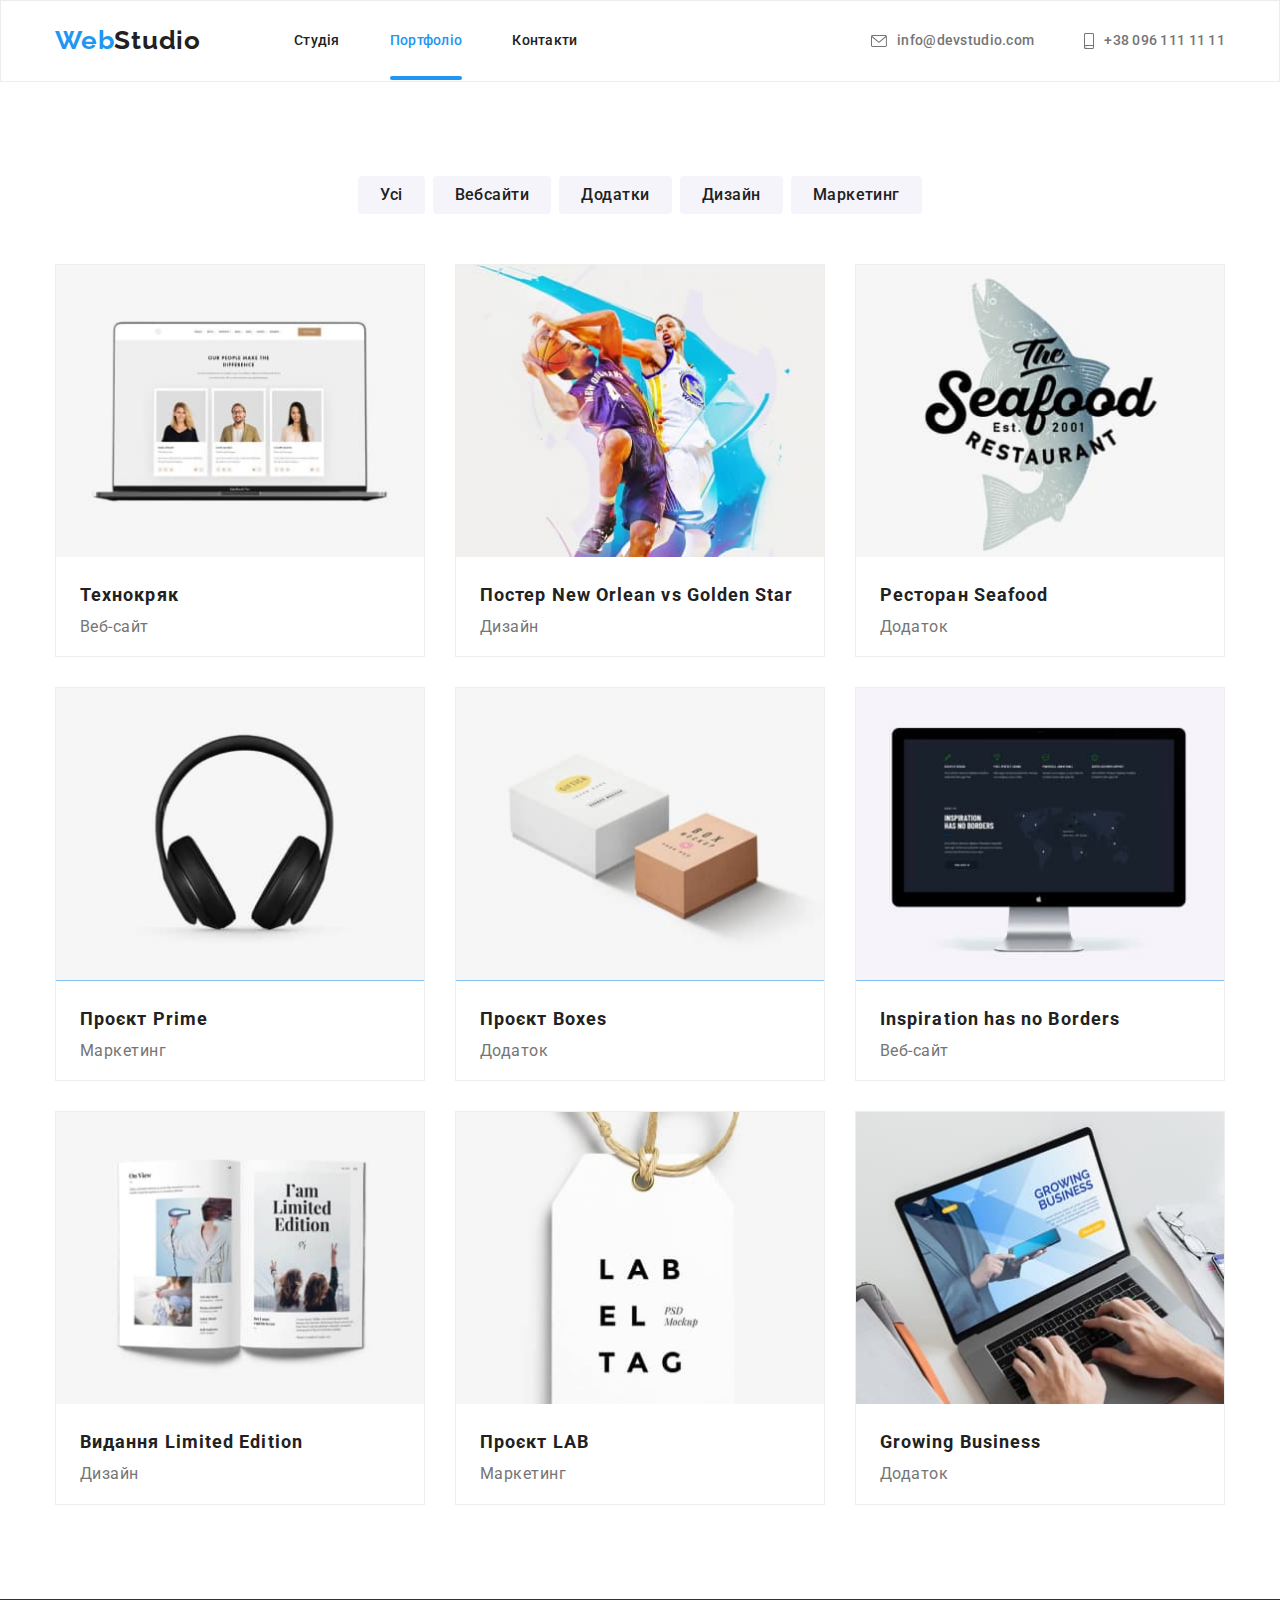
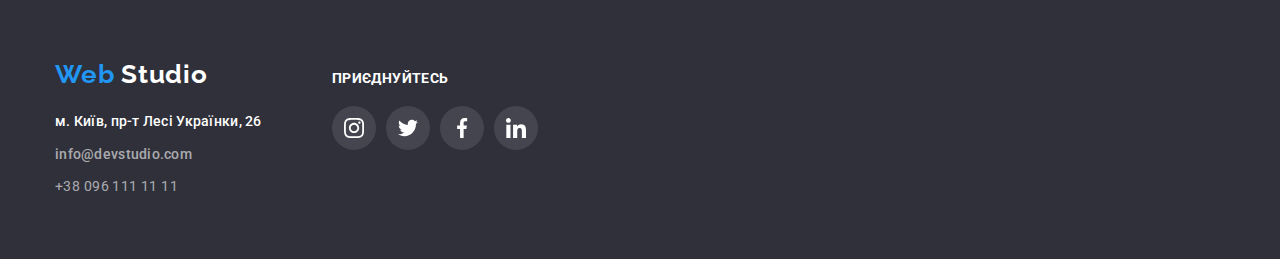
==== portfolio.html @ 797fc7c5 "Клонує файли проекту" ====
<!DOCTYPE html>
<html lang="uk">
  <head>
    <meta charset="UTF-8" />
    <meta http-equiv="X-UA-Compatible" content="IE=edge" />
    <meta name="viewport" content="width=device-width, initial-scale=1.0" />
    <title>Студія</title>
    <link rel="preconnect" href="https://fonts.googleapis.com" />
    <link rel="preconnect" href="https://fonts.gstatic.com" crossorigin />
    <link
      href="https://fonts.googleapis.com/css2?family=Raleway:wght@700&family=Roboto:wght@400;500;700;900&display=swap"
      rel="stylesheet"
    />
    <link
      rel="stylesheet"
      href="https://cdnjs.cloudflare.com/ajax/libs/modern-normalize/1.1.0/modern-normalize.min.css"
    />
    <link rel="stylesheet" href="./css/styles.css" />
  </head>

  <body>
    <!--Шапка сторінки-->
    <header class="header">
      <!--Меню навігації-->
      <div class="container header-container">
        <nav class="header-navigation">
          <a class="logo link" href="./index.html"
            ><span class="logo-accent">Web</span>Studio</a
          >
          <ul class="site-nav list">
            <li>
              <a href="./index.html" class="link">Студія</a>
            </li>
            <li class="site-nav-item">
              <a class="nav-link current link" href="./portfolio.html"
                >Портфоліо</a
              >
            </li>
            <li>
              <a href="Контакти" class="link">Контакти</a>
            </li>
          </ul>
        </nav>
        <!--Контакти-->
        <ul class="contacts list">
          <li class="contacts-item">
            <a href="mailto:info@devstudio.com" class="contacts-item-link link">
              <svg class="contacts-item-icon" width="16" height="12">
                <use href="./images/icons.svg#icon-envelope-hover"></use></svg>info@devstudio.com</a
            >
          </li>
          <li class="contacts-item">
            <a href="tel:+380961111111" class="contacts-item-link link"
              ><svg class="contacts-item-icon" width="10" height="16">
                <use href="./images/icons.svg#icon-smartphone1"></use></svg>+38 096 111 11 11
            </a>
          </li>
        </ul>
      </div>
    </header>

    <!--Фільтр -->
    <main>
      <section class="section">
        <div class="container">
          <ul class="nav-botton list">
            <li>
              <button class="filter-button" type="button">Усі</button>
            </li>
            <li>
              <button class="filter-button" type="button">Вебсайти</button>
            </li>
            <li>
              <button class="filter-button" type="button">Додатки</button>
            </li>
            <li>
              <button class="filter-button" type="button">Дизайн</button>
            </li>
            <li>
              <button class="filter-button" type="button">Маркетинг</button>
            </li>
          </ul>
          <h1 class="section-title visually-hidden">Усі проекти</h1>
          <ul class="projects-all list">
            <li class="project-image">
              <a href="" class="project-link link">
                <div class="project-card">
                  <div class="project-card-img">
                    <img
                      src="./images/img.(jpg).jpg"
                      alt="Фото команди"
                      width="370"
                    />
                    <p class="project-card-overlay">
                      Ресурс пропонує комплексні пропозиції з різним рівнем
                      функціоналу та сервісів. Все це дозволить відвідувачу
                      отримати вичерпні відомості про компанію чи приватну
                      особу.
                    </p>
                  </div>
                  <div class="project-card-text">
                    <h2 class="project-name">Технокряк</h2>
                    <p class="project-type">Веб-сайт</p>
                  </div>
                </div>
              </a>
            </li>

            <li class="project-image">
              <a href="" class="project-link link">
                <div class="project-card">
                  <div class="project-card-img">
                    <img
                      src="./images/img(1).jpg"
                      alt="Гра в баскетбол"
                      width="370"
                    />
                    <p class="project-card-overlay">
                      Ресурс пропонує комплексні пропозиції з різним рівнем
                      функціоналу та сервісів. Все це дозволить відвідувачу
                      отримати вичерпні відомості про компанію чи приватну
                      особу.
                    </p>
                  </div>
                  <div class="project-card-text">
                    <h2 class="project-name">
                      Постер New Orlean vs Golden Star
                    </h2>
                    <p class="project-type">Дизайн</p>
                  </div>
                </div>
              </a>
            </li>

            <li class="project-image">
              <a href="" class="project-link link">
                <div class="project-card">
                  <div class="project-card-img">
                    <img
                      src="./images/img(2).jpg"
                      alt="Лого ресторану"
                      width="370"
                    />
                    <p class="project-card-overlay">
                      Ресурс пропонує комплексні пропозиції з різним рівнем
                      функціоналу та сервісів. Все це дозволить відвідувачу
                      отримати вичерпні відомості про компанію чи приватну
                      особу.
                    </p>
                  </div>
                  <div class="project-card-text">
                    <h2 class="project-name">Ресторан Seafood</h2>
                    <p class="project-type">Додаток</p>
                  </div>
                </div>
              </a>
            </li>

            <li class="project-image">
              <a href="" class="project-link link">
                <div class="project-card">
                  <div class="project-card-img">
                    <img
                      src="./images/img(3).jpg"
                      alt="Навушники"
                      width="370"
                    />
                    <p class="project-card-overlay">
                      Ресурс пропонує комплексні пропозиції з різним рівнем
                      функціоналу та сервісів. Все це дозволить відвідувачу
                      отримати вичерпні відомості про компанію чи приватну
                      особу.
                    </p>
                  </div>
                  <div class="project-card-text">
                    <h2 class="project-name">Проєкт Prime</h2>
                    <p class="project-type">Маркетинг</p>
                  </div>
                </div>
              </a>
            </li>

            <li class="project-image">
              <a href="" class="project-link link">
                <div class="project-card">
                  <div class="project-card-img">
                    <img
                      src="./images/img(4).jpg"
                      alt="Дві коробки"
                      width="370"
                    />
                    <p class="project-card-overlay">
                      Ресурс пропонує комплексні пропозиції з різним рівнем
                      функціоналу та сервісів. Все це дозволить відвідувачу
                      отримати вичерпні відомості про компанію чи приватну
                      особу.
                    </p>
                  </div>
                  <div class="project-card-text">
                    <h2 class="project-name">Проєкт Boxes</h2>
                    <p class="project-type">Додаток</p>
                  </div>
                </div>
              </a>
            </li>

            <li class="project-image">
              <a href="" class="project-link link">
                <div class="project-card">
                  <div class="project-card-img">
                    <img
                      src="./images/img(5).jpg"
                      alt="Комп'ютер"
                      width="370"
                    />

                    <p class="project-card-overlay">
                      Ресурс пропонує комплексні пропозиції з різним рівнем
                      функціоналу та сервісів. Все це дозволить відвідувачу
                      отримати вичерпні відомості про компанію чи приватну
                      особу.
                    </p>
                  </div>
                  <div class="project-card-text">
                    <h2 class="project-name">Inspiration has no Borders</h2>
                    <p class="project-type">Веб-сайт</p>
                  </div>
                </div>
              </a>
            </li>

            <li class="project-image">
              <a href="" class="project-link link">
                <div class="project-card">
                  <div class="project-card-img">
                    <img src="./images/img(6).jpg" alt="Книга" width="370" />
                    <p class="project-card-overlay">
                      Ресурс пропонує комплексні пропозиції з різним рівнем
                      функціоналу та сервісів. Все це дозволить відвідувачу
                      отримати вичерпні відомості про компанію чи приватну
                      особу.
                    </p>
                  </div>
                  <div class="project-card-text">
                    <h2 class="project-name">Видання Limited Edition</h2>
                    <p class="project-type">Дизайн</p>
                  </div>
                </div>
              </a>
            </li>

            <li class="project-image">
              <a href="" class="project-link link">
                <div class="project-card">
                  <div class="project-card-img">
                    <img src="./images/img(7).jpg" alt="Етикетка" width="370" />
                    <p class="project-card-overlay">
                      Ресурс пропонує комплексні пропозиції з різним рівнем
                      функціоналу та сервісів. Все це дозволить відвідувачу
                      отримати вичерпні відомості про компанію чи приватну
                      особу.
                    </p>
                  </div>
                  <div class="project-card-text">
                    <h2 class="project-name">Проєкт LAB</h2>
                    <p class="project-type">Маркетинг</p>
                  </div>
                </div>
              </a>
            </li>

            <li class="project-image">
              <a href="" class="project-link link">
                <div class="project-card">
                  <div class="project-card-img">
                    <img
                      src="./images/img(8).jpg"
                      alt="Друкує на клавіатурі"
                      width="370"
                    />
                    <p class="project-card-overlay">
                      Ресурс пропонує комплексні пропозиції з різним рівнем
                      функціоналу та сервісів. Все це дозволить відвідувачу
                      отримати вичерпні відомості про компанію чи приватну
                      особу.
                    </p>
                  </div>
                  <div class="project-card-text">
                    <h2 class="project-name">Growing Business</h2>
                    <p class="project-type">Додаток</p>
                  </div>
                </div>
              </a>
            </li>
          </ul>
        </div>
      </section>
    </main>

    <footer class="footer">
      <div class="footer-wrap">
        <div class="container">
          <div class="footer-address">
            <a class="logo link" href="./index.html"
              ><span class="logo-accent">Web</span>
              <span class="studio">Studio</span></a
            >
            <address style="font-style: normal">
              <ul class="address list">
                <li class="contacts">
                  <a href="" class="link location"
                    >м. Київ, пр-т Лесі Українки, 26
                  </a>
                </li>

                <li class="contacts">
                  <a href="mailto:info@devstudio.com" class="link"
                    >info@devstudio.com</a
                  >
                </li>

                <li>
                  <a href="tel:+380961111111" class="link">+38 096 111 11 11</a>
                </li>
              </ul>
            </address>
          </div>
          <div class="footer-soc-container">
            <div class="footer-action">
              <h2 class="footer-action-text">ПРИЄДНУЙТЕСЬ</h2>
            </div>
            <ul class="footer-soc-list list">
              <li class="footer-soc-item">
                <a href="" class="footer-soc-link link">
                  <svg class="footer-soc-icon" width="20" height="20">
                    <use href="./images/icons.svg#icon-instagram"></use>
                  </svg>
                </a>
              </li>
              <li class="footer-soc-item">
                <a href="" class="footer-soc-link link">
                  <svg class="footer-soc-icon" width="20" height="20">
                    <use href="./images/icons.svg#icon-twitter"></use>
                  </svg>
                </a>
              </li>
              <li class="footer-soc-item">
                <a href="" class="footer-soc-link link">
                  <svg class="footer-soc-icon" width="20" height="20">
                    <use href="./images/icons.svg#icon-facebook-svg"></use>
                  </svg>
                </a>
              </li>
              <li class="footer-soc-item">
                <a href="" class="footer-soc-link link">
                  <svg class="footer-soc-icon" width="20" height="20">
                    <use href="./images/icons.svg#icon-linkedin"></use>
                  </svg>
                </a>
              </li>
            </ul>
          </div>
        </div>
      </div>
    </footer>
  </body>
</html>
---- css/styles.css ----
:root {
  --primary-text-color: #757575;
  --tittle-text-color: #212121;
  --accent-color: #2196f3;
  --white-color: #ffffff;
  --primary-background-color: #f5f5f5;
  --secondary-background-color: #f5f4fa;
  --hero-background-color: #2f303a;
  --clients-icon-color: #afb1b8;
}
/* колір основного тексту  #757575 */
/* другорядний колір тексту #212121  */
/* білий #FFFFFF */
/* білий колір в футері rgba(255, 255, 255, 0.6); */
/* акцент #2196F3 */
/* головний колір фону #F5F5F5; */
/* другорядний колір фону #F5F4FA; #2F303A */
/* колір іконок клієнтів #AFB1B8 */

/* -------GENERAL------- */
body {
  background-color: var(--white-color);
  color: var(--primary-text-color);
  font-family: Roboto, sans-serif;
  font-size: 14px;
}
.section {
  padding-top: 94px;
  padding-bottom: 94px;
}

p,
h1,
h2,
h3,
h4,
h5,
h6 {
  margin: 0;
}
ul,
ol {
  margin: 0;
  padding-left: 0;
}
button {
  cursor: pointer;
}
address {
  font-style: normal;
}
img {
  display: block;
  max-width: 100%;
  height: auto;
}

.list {
  padding: 0;
  margin: 0;
  list-style: none;
}

/* ---------LOGO--------- */
.logo {
  font-family: Raleway, sans-serif;
  font-weight: 700;
  font-size: 26px;
  line-height: 1.2;
  letter-spacing: 0.03em;
  color: var(--tittle-text-color);
  margin-right: 93px;
}
.logo-accent {
  color: var(--accent-color);
}

/* --------CONTAINER-------- */
.container {
  width: 1200px;
  padding-left: 15px;
  padding-right: 15px;
  margin: 0 auto;
}

/* --------PAGE HEADER----------- */

.header {
  padding-top: 24px;
  padding-bottom: 25px;
  border: 1px solid #ececec;
}

.header-container {
  display: flex;
}
/* ---------NAVIGATION------------- */

.link {
  text-decoration: none;
}

.site-nav {
  display: flex;
  gap: 50px;
}
.header-navigation {
  display: flex;
  align-items: center;
}
.contacts.list {
  display: flex;
  align-items: center;
  margin-left: auto;
  gap: 50px;
}

.contacts-item-link {
  display: flex;
  align-items: center;
  justify-content: center;
  transition-property: fill;
}
.contacts-item-icon {
  margin-right: 10px;
  fill: var(--primary-text-color);
  transition-property: fill;
  transition-duration: 250ms;
  transition-timing-function: cubic-bezier(0.4, 0, 0.2, 1);
}
.contacts-item-link:hover .contacts-item-icon,
.contacts-item-link:focus .contacts-item-icon {
  fill: var(--accent-color);
  
}

.site-nav .link {
  font-weight: 500;
  line-height: 1.14;
  letter-spacing: 0.02em;
  color: var(--tittle-text-color);
  transition-property: color;
  transition-duration: 250ms;
  transition-timing-function: cubic-bezier(0.4, 0, 0.2, 1);
}

.site-nav .link:hover,
.site-nav .link:focus {
  color: var(--accent-color);
  
}
.nav-link {
  padding-bottom: 32px;
  font-weight: 500;
  line-height: 1.14;
  letter-spacing: 0.02em;
  color: var(--tittle-text-color);
  text-decoration: none;
}
.nav-link.current {
  color: var(--accent-color);
}

.current {
  position: relative;
}

.current::after {
  content: "";
  position: absolute;
  display: block;
  width: 100%;
  height: 4px;
  bottom: 0;
  right: 0;
  background: var(--accent-color);
  border-radius: 2px;
}

.contacts .link {
  font-weight: 500;
  line-height: 1.14;
  letter-spacing: 0.02em;
  color: var(--primary-text-color);
  transition-property: color;
  transition-duration: 250ms;
  transition-timing-function: cubic-bezier(0.4, 0, 0.2, 1);
}
.contacts .link:hover,
.contacts .link:focus {
  color: var(--accent-color);
  
}

/* -------------HERO------------- */
.hero {
  height: 600px;
  max-width: 1600px;
  text-align: center;
  padding: 200px 0;
  margin: auto;
  background-repeat: no-repeat;
  background-size: cover;
  background-image: linear-gradient(
      to right,
      rgba(47, 48, 58, 0.4),
      rgba(47, 48, 58, 0.4)
    ),
    url(../images/Hero.jpg);
}
.hero-title {
  color: var(--white-color);
  font-weight: 900;
  font-size: 44px;
  line-height: 1.4;
  text-align: center;
  letter-spacing: 0.06em;
  text-transform: uppercase;
  margin: 0px auto;
  width: 696px;
}
/* ---------HERO-BUTTON---------- */
.button {
  padding: 10px 32px;
  border-radius: 4px;
  border: none;
  margin-top: 30px;
}
.hero .button {
  min-width: 216px;
  height: 50px;
  background-color: var(--accent-color);
  box-shadow: 0px 4px 4px rgba(0, 0, 0, 0.15);
}
.hero .text-button {
  font-weight: 700;
  font-size: 16px;
  line-height: 0.5;
  align-items: center;
  text-align: center;
  letter-spacing: 0.06em;
  color: var(--white-color);
}

/* -------------FEATURES-------------- */
.features-card {
  width: 270px;
}

.features.list {
  display: flex;
  flex-wrap: wrap;
  justify-content: space-between;
}
.card {
  width: 270px;
}

.card::before {
  content: "";
  display: block;
  height: 120px;
  border-radius: 4px;
  background-color: var(--secondary-background-color);
  margin-bottom: 30px;
  background-repeat: no-repeat;
  background-position: center;
}

.icon-antenna::before {
  background-image: url(../images/antenna.svg);
}
.icon-clock::before {
  background-image: url(../images/clock.svg);
}
.icon-diagrama::before {
  background-image: url(../images/diagram.svg);
}
.icon-astronaut::before {
  background-image: url(../images/astronaut.svg);
}

.features .feauture-title {
  font-size: 14px;
  line-height: 1.14;
  letter-spacing: 0.03em;
  text-transform: uppercase;
  color: var(--tittle-text-color);
  margin-bottom: 10px;
}

.features .feature-text {
  line-height: 1.7;
  letter-spacing: 0.03em;
  color: var(--primary-text-color);
}
/* ---------SECTION---------- */

.section.offer {
  padding-top: 0px;
}

.section.no-padding {
  padding-top: 0px;
  padding-bottom: 0px;
}

.section-title {
  margin-bottom: 50px;
  font-size: 36px;
  line-height: 1.17;
  text-align: center;
  letter-spacing: 0.03em;
  color: var(--tittle-text-color);
}

.visually-hidden {
  position: absolute;
  white-space: nowrap;
  width: 1px;
  height: 1px;
  overflow: hidden;
  border: 0;
  padding: 0;
  clip: rect(0 0 0 0);
  clip-path: inset(50%);
  margin: -1px;
}

.list.image {
  display: flex;
  gap: 30px;
}

.list-image {
  position: relative;
  width: calc((100% - 60px) / 3);
}

.image-title {
  position: absolute;

  width: 100%;
  bottom: 0;
  padding: 27px;

  line-height: 1.14;
  text-align: center;
  letter-spacing: 0.03em;
  text-transform: uppercase;

  background: rgba(47, 48, 58, 0.8);
  color: var(--white-color);
}

/* -------------TEAM------------ */

.team {
  display: flex;
  justify-content: space-between;
  flex-wrap: wrap;
}

.team-card {
  box-shadow: 0px 1px 3px rgba(0, 0, 0, 0.12), 0px 1px 1px rgba(0, 0, 0, 0.14),
    0px 2px 1px rgba(0, 0, 0, 0.2);
  border-radius: 0px 0px 4px 4px;
  background-color: var(--white-color);
}

.team-card-text {
  padding: 30px 0;
}

.team-members {
  background: var(--secondary-background-color);
}
.team .team-name {
  margin-bottom: 10px;
  font-weight: 500;
  font-size: 16px;
  line-height: 1.2;
  letter-spacing: 0.03em;
  color: var(--tittle-text-color);
  text-align: center;
}
.team .team-member-position {
  font-size: 16px;
  line-height: 1.2;
  letter-spacing: 0.03em;
  text-align: center;
  margin-bottom: 16px;
}
.team-image {
  width: calc((100% - 90px) / 4);
}

.team-soc-list {
  display: flex;
  justify-content: center;
  gap: 10px;
}

.team-soc-item {
  width: 44px;
  height: 44px;
}
.team-soc-icon {
  fill: #afb1b8;
  transition-property: fill;
  transition-duration: 250ms;
  transition-timing-function: cubic-bezier(0.4, 0, 0.2, 1);
}

.team-soc-link {
  width: 100%;
  height: 100%;
  border-radius: 50%;
  display: flex;
  align-items: center;
  justify-content: center;
  transition-property: background-color;
  transition-duration: 250ms;
  transition-timing-function: cubic-bezier(0.4, 0, 0.2, 1);

}

.team-soc-link:hover,
.team-soc-link:focus {
  background-color: var(--accent-color);
  
}
.team-soc-link:hover .team-soc-icon,
.team-soc-link:focus .team-soc-icon {
  fill: var(--white-color);
}

/* ------------------CLIENTS ----------------*/

.clients-list {
  display: flex;
  gap: 30px;
}

.clients-item {
  width: calc((100% - 150px) / 6);
  height: 90px;
}

.clients-link {
  width: 100%;
  height: 100%;
  border: 1px solid var(--clients-icon-color);
  border-radius: 4px;
  display: flex;
  align-items: center;
  justify-content: center;
  transition-property: border-color;
  transition-duration: 250ms;
  transition-timing-function: cubic-bezier(0.4, 0, 0.2, 1);
}
.clients-link:hover,
.clients-link:focus {
  border-color: var(--accent-color);
}

.clients-icon {
  fill: var(--clients-icon-color);
  transition-property: fill;
  transition-duration: 250ms;
  transition-timing-function: cubic-bezier(0.4, 0, 0.2, 1);
}

.clients-link:hover .clients-icon,
.clients-link:focus .clients-icon {
  fill: var(--accent-color);
}

/* ------------FOOTER-CONTACTS----------*/

.footer {
  background-color: var(--hero-background-color);
  padding-top: 60px;
  padding-bottom: 60px;
}
.studio {
  color: var(--white-color);
}

.address > .contacts {
  margin-bottom: 9px;
}
.address {
  font-size: 14px;
  line-height: 1.7;
  letter-spacing: 0.03em;
}

.footer .logo {
  display: inline-block;
  margin-right: 0px;
  margin-bottom: 20px;
}
.footer .address .link {
  display: inline-block;
  color: rgba(255, 255, 255, 0.6);
  transition-property: color;
  transition-duration: 250ms;
  transition-timing-function: cubic-bezier(0.4, 0, 0.2, 1);
}
.footer .link:hover,
.footer .link:focus {
  color: var(--accent-color);
  
}
.footer .address .location {
  color: var(--white-color);
  display: inline-block;
}

/* -------FOOTER-SOCIAL-------- */

.footer-wrap > .container {
  display: flex;
  align-items: baseline;
  gap: 70px;
}
.footer-soc-container {
  height: 80px;
}
.footer-action {
  margin-bottom: 20px;
}

.footer-action-text {
  font-size: 14px;
  line-height: 1.14;
  letter-spacing: 0.03em;
  color: var(--white-color);
}
.footer-soc-list {
  display: flex;
  gap: 10px;
}

.footer-soc-item {
  width: 44px;
  height: 44px;
}

.footer-soc-link {
  width: 100%;
  height: 100%;
  border-radius: 50%;
  display: flex;
  align-items: center;
  justify-content: center;
  background-color: rgba(255, 255, 255, 0.1);
  transition-property: background-color;
  transition-duration: 250ms;
  transition-timing-function: cubic-bezier(0.4, 0, 0.2, 1);
}

.footer-soc-icon {
  fill: var(--white-color);
}
.footer-soc-link:hover,
.footer-soc-link:focus {
  background-color: var(--accent-color);
}

/* ----------PORTFOLIO-FILTER------------ */

.list .filter-button {
  display: inline-block;
  padding: 6px 22px;
  background-color: var(--secondary-background-color);
  color: var(--tittle-text-color);
  border: none;
  border-radius: 4px;
  font-family: "Roboto";
  font-style: normal;
  font-weight: 500;
  font-size: 16px;
  line-height: 1.6;
  text-align: center;
  letter-spacing: 0.03em;
  transition-property: color, background-color, box-shadow;
  transition-duration: 250ms;
  transition-timing-function: cubic-bezier(0.4, 0, 0.2, 1);
}

.list .filter-button:hover,
.list .filter-button:focus {
  color: var(--white-color);
  background-color: var(--accent-color);
  box-shadow: 0px 3px 1px rgba(0, 0, 0, 0.1), 0px 1px 2px rgba(0, 0, 0, 0.08),
    0px 2px 2px rgba(0, 0, 0, 0.12);

}
/* ---------PORTFOLIO-PROJECTS------------ */

.project-card {
  border: 1px solid #eeeeee;
}

.project-card-img {
  position: relative;
  overflow: hidden;
}

.project-card-overlay {
  position: absolute;
  width: 100%;
  height: 100%;
  bottom: 0;
  left: 0;
  padding: 63px 24px;

  font-weight: 400;
  font-size: 18px;
  line-height: 1.5;
  letter-spacing: 0.03em;

  color: var(--white-color);
  background: rgba(33, 150, 243, 0.9);
  transform: translateY(100%);
  transition: transform 250ms ease;

}

.project-card:hover .project-card-overlay,
.project-card:focus .project-card-overlay {
  transform: translateY(0);
  
}

.project-link {
  display: block;
  text-decoration: none;
  transition-property: box-shadow;
  transition-duration: 250ms;
  transition-timing-function: cubic-bezier(0.4, 0, 0.2, 1);
}

.project-link:hover,
.project-link:focus {
  box-shadow: 0px 1px 1px rgba(0, 0, 0, 0.12), 0px 4px 4px rgba(0, 0, 0, 0.06),
    1px 4px 6px rgba(0, 0, 0, 0.16);
}

.project-card-text {
  padding: 20px 24px;
}

.projects-all .project-name {
  margin-bottom: 4px;
  font-size: 18px;
  line-height: 2;
  letter-spacing: 0.06em;
  color: var(--tittle-text-color);
}
.projects-all .project-type {
  font-size: 16px;
  line-height: 1.2;
  letter-spacing: 0.03em;
  color: var(--primary-text-color);
}

.project-image {
  width: calc((100% - 60px) / 3);
}

.nav-botton {
  display: flex;
  justify-content: center;
  margin-bottom: 50px;
  gap: 8px;
}
.projects-all {
  display: flex;
  flex-wrap: wrap;
  gap: 30px;
}

.backdrop {
  position: fixed;
  top: 0;
  left: 0;
  width: 100%;
  height: 100%;
  background: rgba(47, 48, 58, 0.8);
  transition-property: opacity, visibility;
  transition-duration: 250ms;
  transition-timing-function: cubic-bezier(0.4, 0, 0.2, 1);
}

.backdrop.is-hidden {
  visibility: hidden;
  opacity: 0;
  pointer-events: none;
}

.modal {
  position: absolute;
  top: 50%;
  left: 50%;
  transform: translate(-50%, -50%);

  min-width: 528px;
  min-height: 581px;

  background-color: var(--white-color);
}

.close-button {
  position: absolute;
  display: flex;
  justify-content: center;
  align-items: center;
  width: 30px;
  height: 30px;
  right: 8px;
  top: 8px;

  background: #ffffff;
  border: 1px solid rgba(0, 0, 0, 0.1);
  border-radius: 50px;
}

.modal-img {
  margin-right: 0;
  padding: 0;
}
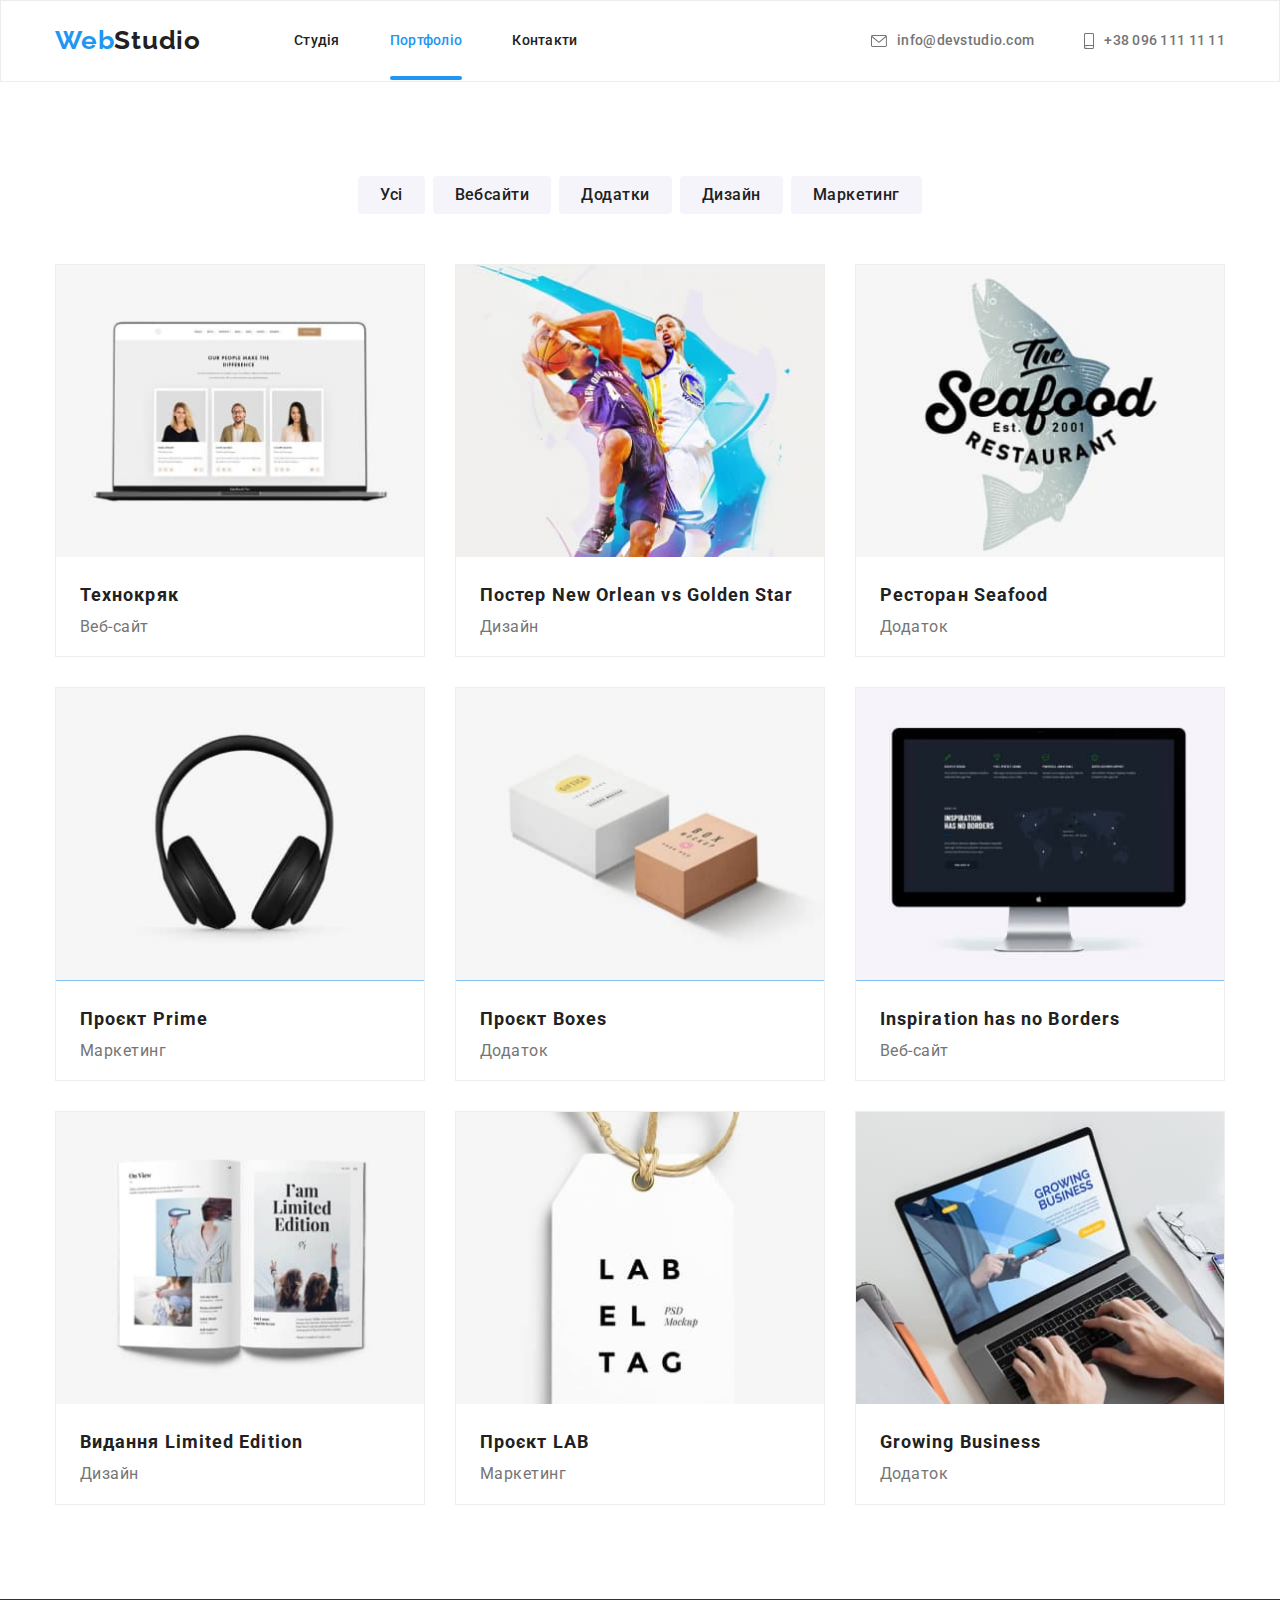
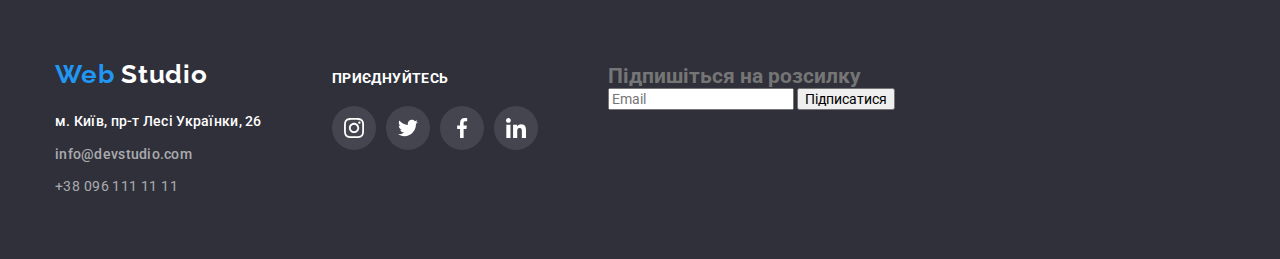
==== commit 4b847d83: "Добавляє розмітку форми" ====
--- a/portfolio.html
+++ b/portfolio.html
@@ -46,14 +46,12 @@
           <li class="contacts-item">
             <a href="mailto:info@devstudio.com" class="contacts-item-link link">
               <svg class="contacts-item-icon" width="16" height="12">
-                <use href="./images/icons.svg#icon-envelope-hover"></use></svg>info@devstudio.com</a
-            >
+                <use href="./images/icons.svg#icon-envelope-hover"></use></svg>info@devstudio.com</a>
           </li>
           <li class="contacts-item">
             <a href="tel:+380961111111" class="contacts-item-link link"
               ><svg class="contacts-item-icon" width="10" height="16">
-                <use href="./images/icons.svg#icon-smartphone1"></use></svg>+38 096 111 11 11
-            </a>
+                <use href="./images/icons.svg#icon-smartphone1"></use></svg>+38 096 111 11 11</a>
           </li>
         </ul>
       </div>
@@ -360,6 +358,21 @@
               </li>
             </ul>
           </div>
+          <div class="footer-subscribe-container">
+            <h2 class="subscribe-lable">Підпишіться на розсилку</h2>
+            <form class="subscribe-form">
+              <div class="subscribe-action">
+                <input
+                  class="subscribe-input"
+                  type="text"
+                  placeholder="Email"
+                />
+                <button type="submit" class="submit-button-text">
+                  Підписатися
+                </button>
+              </div>
+            </form>
+          </div>
         </div>
       </div>
     </footer>
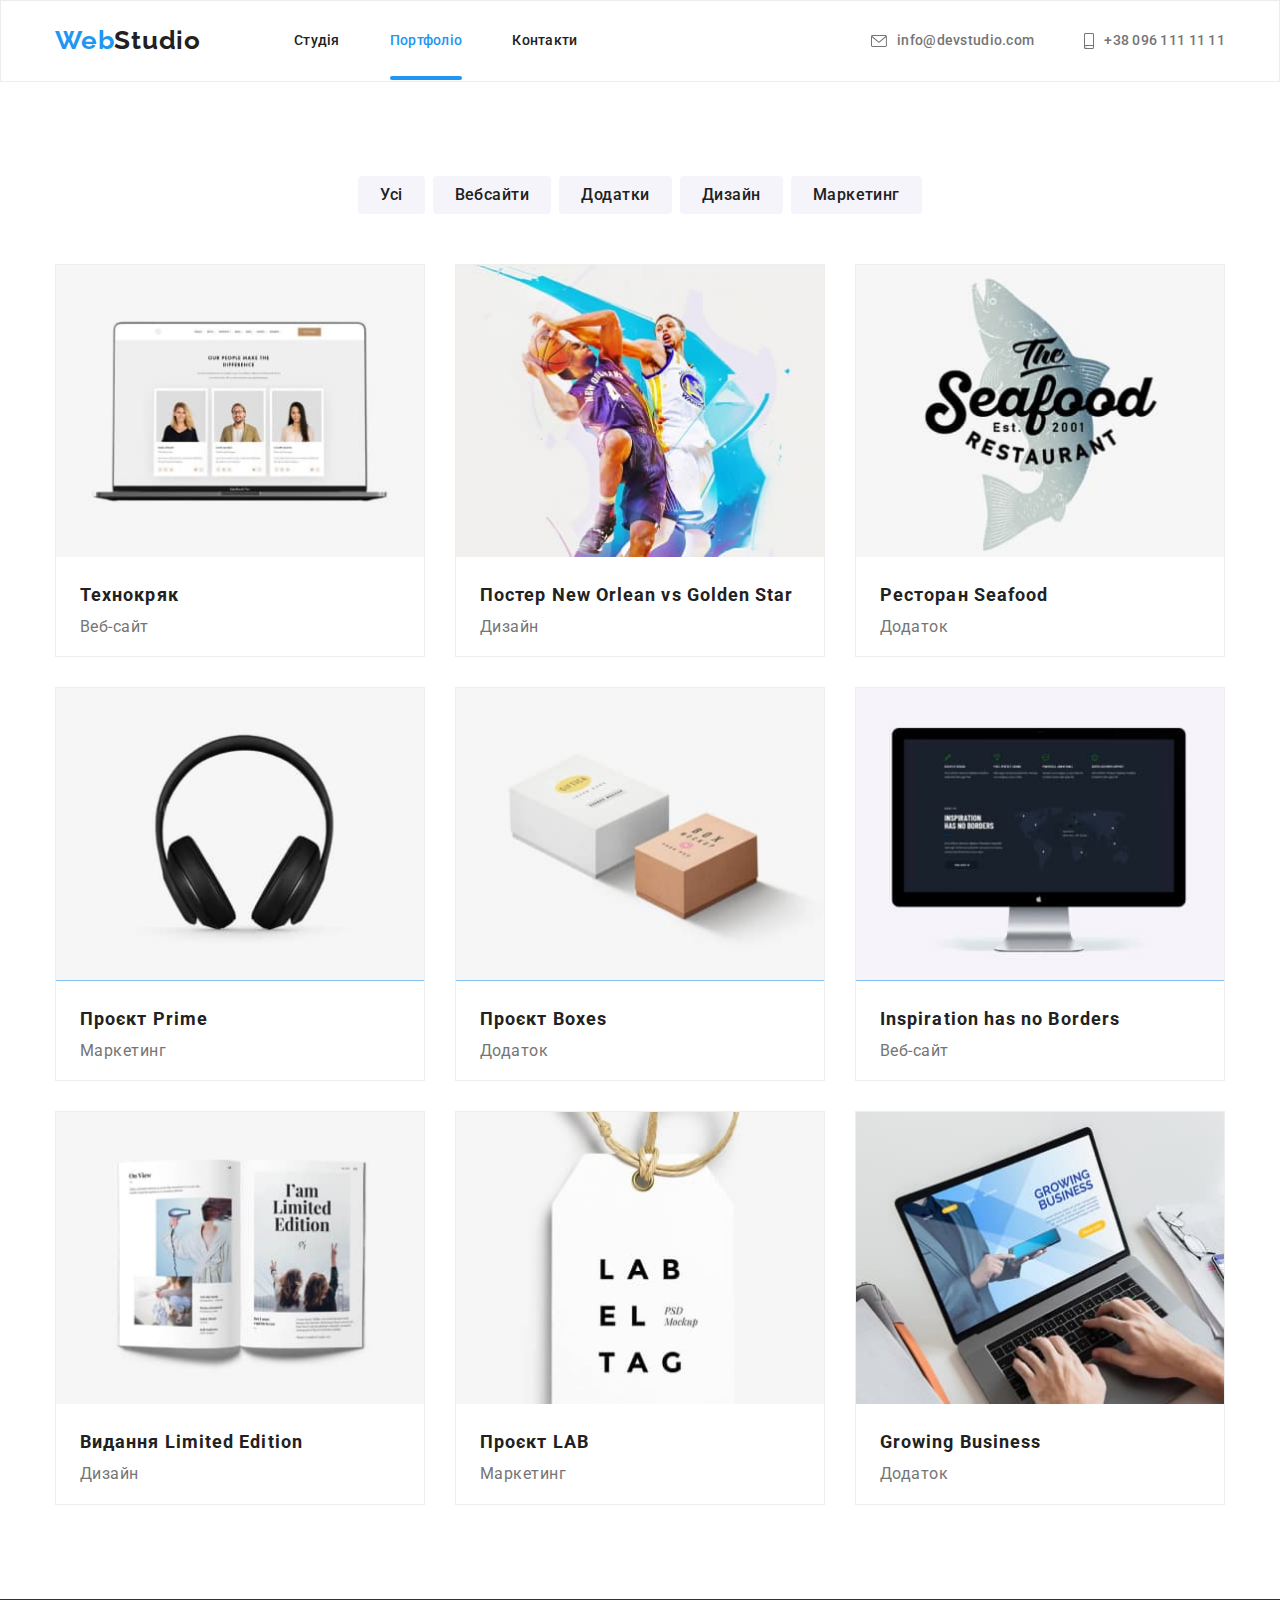
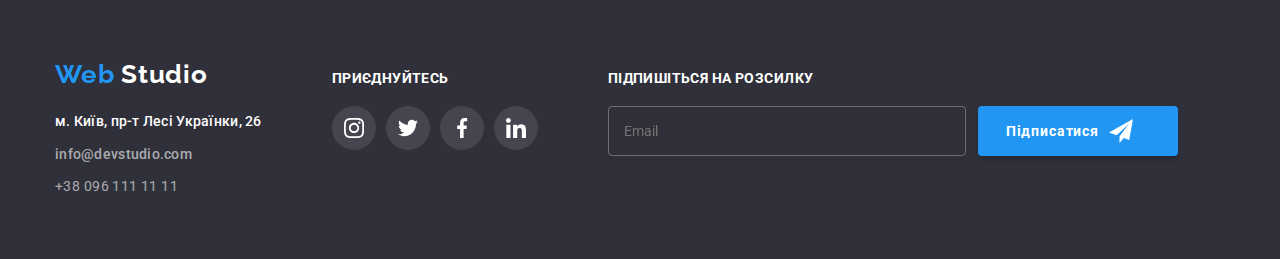
==== commit 28ef82cf: "Добавляє svg іконки в розмітку" ====
--- a/portfolio.html
+++ b/portfolio.html
@@ -51,7 +51,8 @@
           <li class="contacts-item">
             <a href="tel:+380961111111" class="contacts-item-link link"
               ><svg class="contacts-item-icon" width="10" height="16">
-                <use href="./images/icons.svg#icon-smartphone1"></use></svg>+38 096 111 11 11</a>
+                <use href="./images/icons.svg#icon-smartphone1"></use>
+              </svg>+38 096 111 11 11</a>
           </li>
         </ul>
       </div>
@@ -367,8 +368,11 @@
                   type="text"
                   placeholder="Email"
                 />
-                <button type="submit" class="submit-button-text">
+                <button type="submit" class="subscribe-button-text">
                   Підписатися
+                  <svg class="submit-button-icon" width="24" height="24">
+                    <use href="./images/icons.svg#icon-send"></use>
+                  </svg>
                 </button>
               </div>
             </form>
--- a/css/styles.css
+++ b/css/styles.css
@@ -131,7 +131,6 @@
 .contacts-item-link:hover .contacts-item-icon,
 .contacts-item-link:focus .contacts-item-icon {
   fill: var(--accent-color);
-  
 }
 
 .site-nav .link {
@@ -147,7 +146,6 @@
 .site-nav .link:hover,
 .site-nav .link:focus {
   color: var(--accent-color);
-  
 }
 .nav-link {
   padding-bottom: 32px;
@@ -189,7 +187,6 @@
 .contacts .link:hover,
 .contacts .link:focus {
   color: var(--accent-color);
-  
 }
 
 /* -------------HERO------------- */
@@ -422,13 +419,11 @@
   transition-property: background-color;
   transition-duration: 250ms;
   transition-timing-function: cubic-bezier(0.4, 0, 0.2, 1);
-
 }
 
 .team-soc-link:hover,
 .team-soc-link:focus {
   background-color: var(--accent-color);
-  
 }
 .team-soc-link:hover .team-soc-icon,
 .team-soc-link:focus .team-soc-icon {
@@ -511,7 +506,6 @@
 .footer .link:hover,
 .footer .link:focus {
   color: var(--accent-color);
-  
 }
 .footer .address .location {
   color: var(--white-color);
@@ -534,7 +528,7 @@
 
 .footer-action-text {
   font-size: 14px;
-  line-height: 1.14;
+  line-height: 1.2;
   letter-spacing: 0.03em;
   color: var(--white-color);
 }
@@ -549,12 +543,14 @@
 }
 
 .footer-soc-link {
+  display: flex;
+  align-items: center;
+  justify-content: center;
+
   width: 100%;
   height: 100%;
   border-radius: 50%;
-  display: flex;
-  align-items: center;
-  justify-content: center;
+
   background-color: rgba(255, 255, 255, 0.1);
   transition-property: background-color;
   transition-duration: 250ms;
@@ -567,6 +563,52 @@
 .footer-soc-link:hover,
 .footer-soc-link:focus {
   background-color: var(--accent-color);
+}
+
+.subscribe-lable {
+  margin-bottom: 20px;
+  font-size: 14px;
+  line-height: 1.2;
+  letter-spacing: 0.03em;
+  text-transform: uppercase;
+
+  color: var(--white-color);
+}
+
+.subscribe-input {
+  padding: 15px;
+  width: 358px;
+  background-color: transparent;
+  border: 1px solid rgba(255, 255, 255, 0.3);
+  filter: drop-shadow(0px 4px 4px rgba(0, 0, 0, 0.15));
+  border-radius: 4px;
+}
+
+.subscribe-action {
+  display: flex;
+  gap: 12px;
+}
+
+.subscribe-button-text {
+  display: flex;
+  align-items: center;
+  text-align: center;
+  gap: 10px;
+
+  font-weight: 700;
+  line-height: 2;
+
+  letter-spacing: 0.06em;
+
+  color: var(--white-color);
+  padding: 10px 28px;
+  min-width: 200px;
+  height: 50px;
+
+  background: var(--accent-color);
+  box-shadow: 0px 4px 4px rgba(0, 0, 0, 0.15);
+  border-radius: 4px;
+  border-style: none;
 }
 
 /* ----------PORTFOLIO-FILTER------------ */
@@ -596,7 +638,6 @@
   background-color: var(--accent-color);
   box-shadow: 0px 3px 1px rgba(0, 0, 0, 0.1), 0px 1px 2px rgba(0, 0, 0, 0.08),
     0px 2px 2px rgba(0, 0, 0, 0.12);
-
 }
 /* ---------PORTFOLIO-PROJECTS------------ */
 
@@ -626,13 +667,11 @@
   background: rgba(33, 150, 243, 0.9);
   transform: translateY(100%);
   transition: transform 250ms ease;
-
 }
 
 .project-card:hover .project-card-overlay,
 .project-card:focus .project-card-overlay {
   transform: translateY(0);
-  
 }
 
 .project-link {
@@ -706,7 +745,7 @@
   top: 50%;
   left: 50%;
   transform: translate(-50%, -50%);
-
+  padding: 40px;
   min-width: 528px;
   min-height: 581px;
 
@@ -722,6 +761,8 @@
   height: 30px;
   right: 8px;
   top: 8px;
+  margin: 0;
+  padding: 0;
 
   background: #ffffff;
   border: 1px solid rgba(0, 0, 0, 0.1);
@@ -732,3 +773,137 @@
   margin-right: 0;
   padding: 0;
 }
+
+.modal-img:hover {
+  fill: var(--accent-color);
+}
+
+.modal-title {
+  font-weight: 700;
+  font-size: 20px;
+  line-height: 1.15;
+  text-align: center;
+  letter-spacing: 0.03em;
+  margin-bottom: 12px;
+
+  color: #212121;
+}
+
+.modal-input {
+  width: 100%;
+  height: 40px;
+  padding: 20px;
+  padding-left: 40px;
+
+  border: 1px solid rgba(33, 33, 33, 0.2);
+  border-radius: 4px;
+  outline: transparent;
+  transition-property: border-color, fill;
+  transition-duration: 250ms;
+  transition-timing-function: cubic-bezier(0.4, 0, 0.2, 1);
+}
+
+.modal-input:focus {
+  border-color: var(--accent-color);
+}
+
+.modal-input:focus + .modal-input-icon {
+  fill: var(--accent-color);
+}
+
+.input-wrap {
+  position: relative;
+  margin-bottom: 10px;
+}
+
+.modal-input-icon {
+  position: absolute;
+  left: 3%;
+  top: 50%;
+  transform: translateY(-50%);
+}
+
+.modal-lable span {
+  display: block;
+  margin-bottom: 4px;
+  font-size: 12px;
+  line-height: 1.2;
+  letter-spacing: 0.01em;
+
+  color: var(--primary-text-color);
+}
+
+.modal-comment {
+  width: 100%;
+  min-height: 120px;
+  padding: 10px;
+  margin-bottom: 20px;
+
+  border: 1px solid rgba(33, 33, 33, 0.2);
+  border-radius: 4px;
+  outline: transparent;
+  resize: none;
+
+  transition-property: border-color;
+  transition-duration: 250ms;
+  transition-timing-function: cubic-bezier(0.4, 0, 0.2, 1);
+}
+
+.modal-comment:focus {
+  border-color: var(--accent-color);
+}
+
+.checkbox {
+  appearance: none;
+}
+
+.checkbox-icon {
+  width: 16px;
+  height: 15px;
+  border: 2px solid #212121;
+  border-radius: 2px;
+}
+
+.checkbox:checked + .checkbox-icon {
+  border-color: var(--accent-color);
+  background-color: var(--accent-color);
+  background-image: url(../images/Vector.svg);
+  background-repeat: no-repeat;
+}
+
+.checkbox-link {
+  color: var(--accent-color);
+}
+.rules-checkbox {
+  display: flex;
+  align-items: center;
+  margin-bottom: 30px;
+  gap: 9px;
+}
+
+.submit-button {
+  display: flex;
+  justify-content: center;
+  height: 50px;
+  min-width: 200px;
+}
+.submit-button-text {
+  padding: 10px 28px;
+  height: 50px;
+  min-width: 200px;
+
+  background: var(--accent-color);
+  box-shadow: 0px 4px 4px rgba(0, 0, 0, 0.15);
+  border-style: none;
+  border-radius: 4px;
+  color: var(--white-color);
+
+  font-weight: 700;
+  font-size: 16px;
+  line-height: 1.8;
+  letter-spacing: 0.06em;
+}
+
+.submit-button-icon {
+  fill: var(--white-color);
+}
